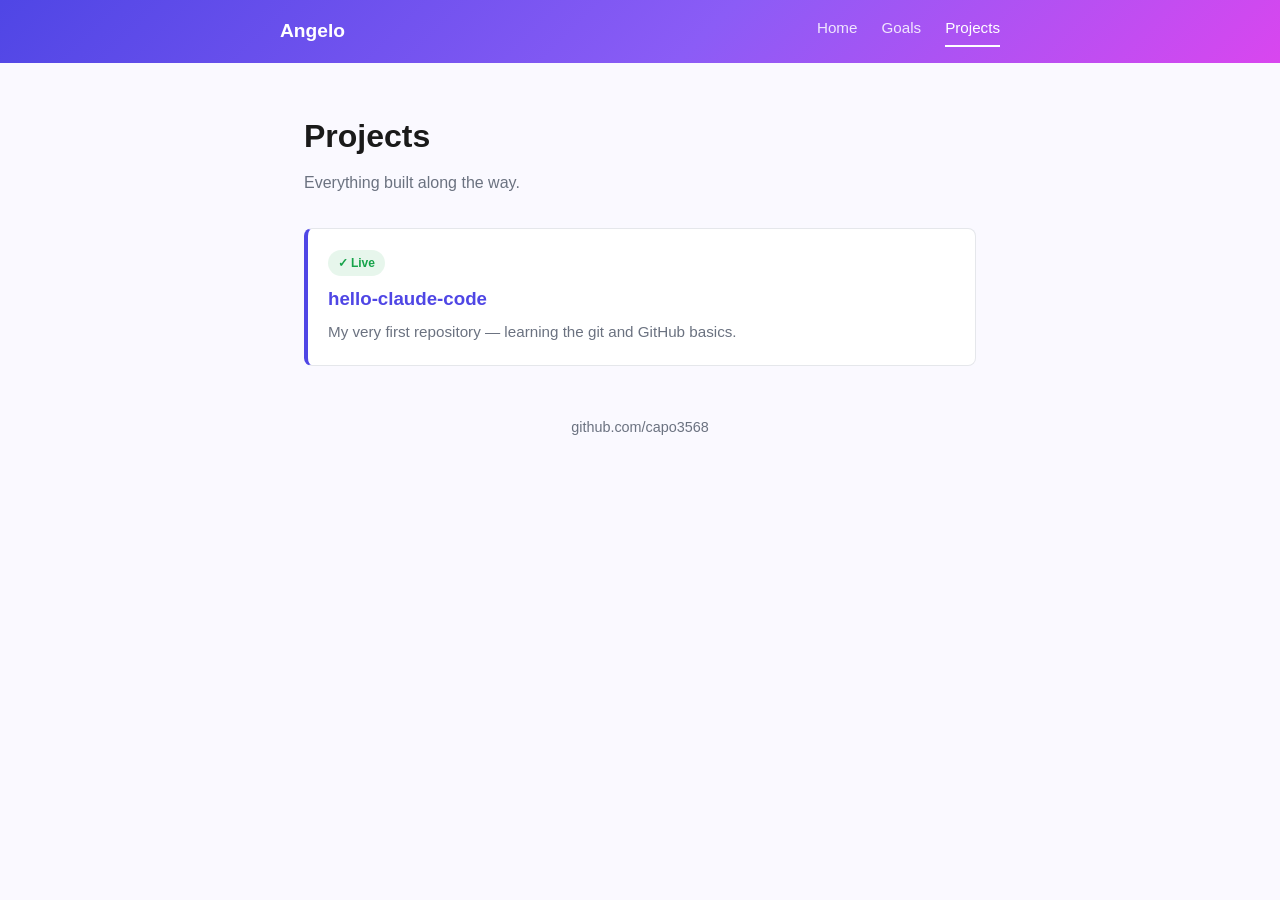
==== projects.html @ 964c0cc1 "Add multi-page nav and color palette" ====
<!DOCTYPE html>
<html lang="en">
<head>
  <meta charset="UTF-8">
  <meta name="viewport" content="width=device-width, initial-scale=1.0">
  <title>Projects — Angelo</title>
  <link rel="stylesheet" href="style.css">
</head>
<body>
  <nav class="site-nav">
    <div class="nav-inner">
      <a href="index.html" class="nav-logo">Angelo</a>
      <div class="nav-links">
        <a href="index.html">Home</a>
        <a href="goals.html">Goals</a>
        <a href="projects.html" class="active">Projects</a>
      </div>
    </div>
  </nav>

  <main>
    <h1 class="page-title">Projects</h1>
    <p class="page-subtitle">Everything built along the way.</p>

    <div class="project-grid">
      <a class="project-card" href="https://github.com/capo3568/hello-claude-code" target="_blank" rel="noopener">
        <span class="badge">✓ Live</span>
        <h3>hello-claude-code</h3>
        <p>My very first repository — learning the git and GitHub basics.</p>
      </a>
    </div>
  </main>

  <footer>
    <a href="https://github.com/capo3568" target="_blank" rel="noopener">github.com/capo3568</a>
  </footer>
</body>
</html>
---- style.css ----
:root {
  --accent: #4f46e5;
  --phase-0: #4f46e5;
  --phase-1: #8b5cf6;
  --phase-2: #c026d3;
  --phase-3: #f43f5e;
  --phase-4: #f97316;
  --text: #1a1a1a;
  --text-muted: #6b7280;
  --bg: #ffffff;
  --bg-soft: #faf9ff;
  --border: #e5e7eb;
  --done: #16a34a;
  --upcoming: #d1d5db;
  --nav-text: rgba(255, 255, 255, 0.85);
  --nav-text-active: #ffffff;
}

* {
  box-sizing: border-box;
}

body {
  margin: 0;
  font-family: -apple-system, BlinkMacSystemFont, "Segoe UI", Roboto, Helvetica, Arial, sans-serif;
  color: var(--text);
  background: var(--bg-soft);
  line-height: 1.6;
}

/* Nav */
.site-nav {
  background: linear-gradient(135deg, #4f46e5 0%, #8b5cf6 55%, #d946ef 100%);
  padding: 1rem 1.5rem;
}

.nav-inner {
  max-width: 720px;
  margin: 0 auto;
  display: flex;
  align-items: center;
  justify-content: space-between;
}

.nav-logo {
  color: #ffffff;
  font-weight: 700;
  font-size: 1.2rem;
  text-decoration: none;
}

.nav-links {
  display: flex;
  gap: 1.5rem;
}

.nav-links a {
  color: var(--nav-text);
  text-decoration: none;
  font-size: 0.95rem;
  font-weight: 500;
  padding-bottom: 4px;
  border-bottom: 2px solid transparent;
  transition: color 0.15s ease, border-color 0.15s ease;
}

.nav-links a:hover {
  color: var(--nav-text-active);
}

.nav-links a.active {
  color: var(--nav-text-active);
  border-bottom-color: #ffffff;
}

main, .hero, footer {
  max-width: 720px;
  margin: 0 auto;
  padding: 3rem 1.5rem;
}

.hero {
  text-align: center;
  padding-bottom: 1rem;
}

.hero h1 {
  font-size: 2.5rem;
  margin: 0 0 0.5rem;
}

.tagline {
  color: var(--text-muted);
  font-size: 1.1rem;
  margin: 0;
}

.page-title {
  font-size: 2rem;
  margin: 0 0 0.5rem;
}

.page-subtitle {
  color: var(--text-muted);
  margin: 0 0 2rem;
}

section {
  margin-bottom: 3rem;
}

h2 {
  font-size: 1.4rem;
  border-bottom: 2px solid var(--border);
  padding-bottom: 0.5rem;
  margin-bottom: 1.5rem;
}

/* Goals page */
.goals-list {
  list-style: none;
  padding: 0;
  margin: 0;
  display: flex;
  flex-direction: column;
  gap: 1rem;
}

.goal-item {
  display: flex;
  gap: 1rem;
  align-items: flex-start;
  background: var(--bg);
  border: 1px solid var(--border);
  border-radius: 10px;
  padding: 1.1rem 1.25rem;
}

.goal-number {
  flex-shrink: 0;
  width: 36px;
  height: 36px;
  border-radius: 50%;
  display: flex;
  align-items: center;
  justify-content: center;
  color: #fff;
  font-weight: 700;
  font-size: 1rem;
}

.goal-number.phase-0 { background: var(--phase-0); }
.goal-number.phase-1 { background: var(--phase-1); }
.goal-number.phase-2 { background: var(--phase-2); }
.goal-number.phase-3 { background: var(--phase-3); }
.goal-number.phase-4 { background: var(--phase-4); }

.goal-item h3 {
  margin: 0 0 0.3rem;
  font-size: 1.05rem;
}

.goal-item p {
  margin: 0;
  color: var(--text-muted);
  font-size: 0.95rem;
}

/* Progress (home page) */
.progress-tracker {
  list-style: none;
  padding: 0;
  margin: 0;
}

.progress-tracker li {
  display: flex;
  align-items: center;
  gap: 1rem;
  padding: 0.6rem 0;
  position: relative;
}

.progress-tracker .dot {
  width: 14px;
  height: 14px;
  border-radius: 50%;
  border: 3px solid var(--upcoming);
  background: var(--bg);
  flex-shrink: 0;
  z-index: 1;
}

.progress-tracker li:not(:last-child)::before {
  content: "";
  position: absolute;
  left: 6px;
  top: 22px;
  width: 2px;
  height: calc(100% - 6px);
  background: var(--upcoming);
}

.progress-tracker li.done .dot {
  border-color: var(--done);
  background: var(--done);
}

.progress-tracker li.done::before {
  background: var(--done);
}

.progress-tracker li.current .dot {
  border-color: var(--accent);
  background: var(--accent);
  box-shadow: 0 0 0 4px rgba(79, 70, 229, 0.15);
}

.progress-tracker li.done .label {
  color: var(--text-muted);
  text-decoration: line-through;
  text-decoration-color: var(--done);
}

.progress-tracker li.current .label {
  color: var(--accent);
  font-weight: 600;
}

.progress-tracker li.upcoming .label {
  color: var(--text-muted);
}

/* Projects */
.project-grid {
  display: grid;
  gap: 1rem;
}

.project-card {
  display: block;
  padding: 1.25rem;
  background: var(--bg);
  border: 1px solid var(--border);
  border-left: 4px solid var(--accent);
  border-radius: 8px;
  text-decoration: none;
  color: var(--text);
  transition: transform 0.15s ease, box-shadow 0.15s ease;
}

.project-card:hover {
  transform: translateY(-2px);
  box-shadow: 0 6px 16px rgba(79, 70, 229, 0.12);
}

.project-card .badge {
  display: inline-block;
  background: rgba(22, 163, 74, 0.1);
  color: var(--done);
  font-size: 0.75rem;
  font-weight: 600;
  padding: 0.2rem 0.6rem;
  border-radius: 999px;
  margin-bottom: 0.5rem;
}

.project-card h3 {
  margin: 0 0 0.4rem;
  color: var(--accent);
}

.project-card p {
  margin: 0;
  color: var(--text-muted);
  font-size: 0.95rem;
}

footer {
  text-align: center;
  padding-top: 0;
}

footer a {
  color: var(--text-muted);
  text-decoration: none;
  font-size: 0.9rem;
}

footer a:hover {
  color: var(--accent);
}

@media (max-width: 600px) {
  .hero h1, .page-title {
    font-size: 1.8rem;
  }
  main, .hero, footer {
    padding: 2rem 1.25rem;
  }
  .nav-links {
    gap: 1rem;
  }
  .site-nav {
    padding: 1rem;
  }
}
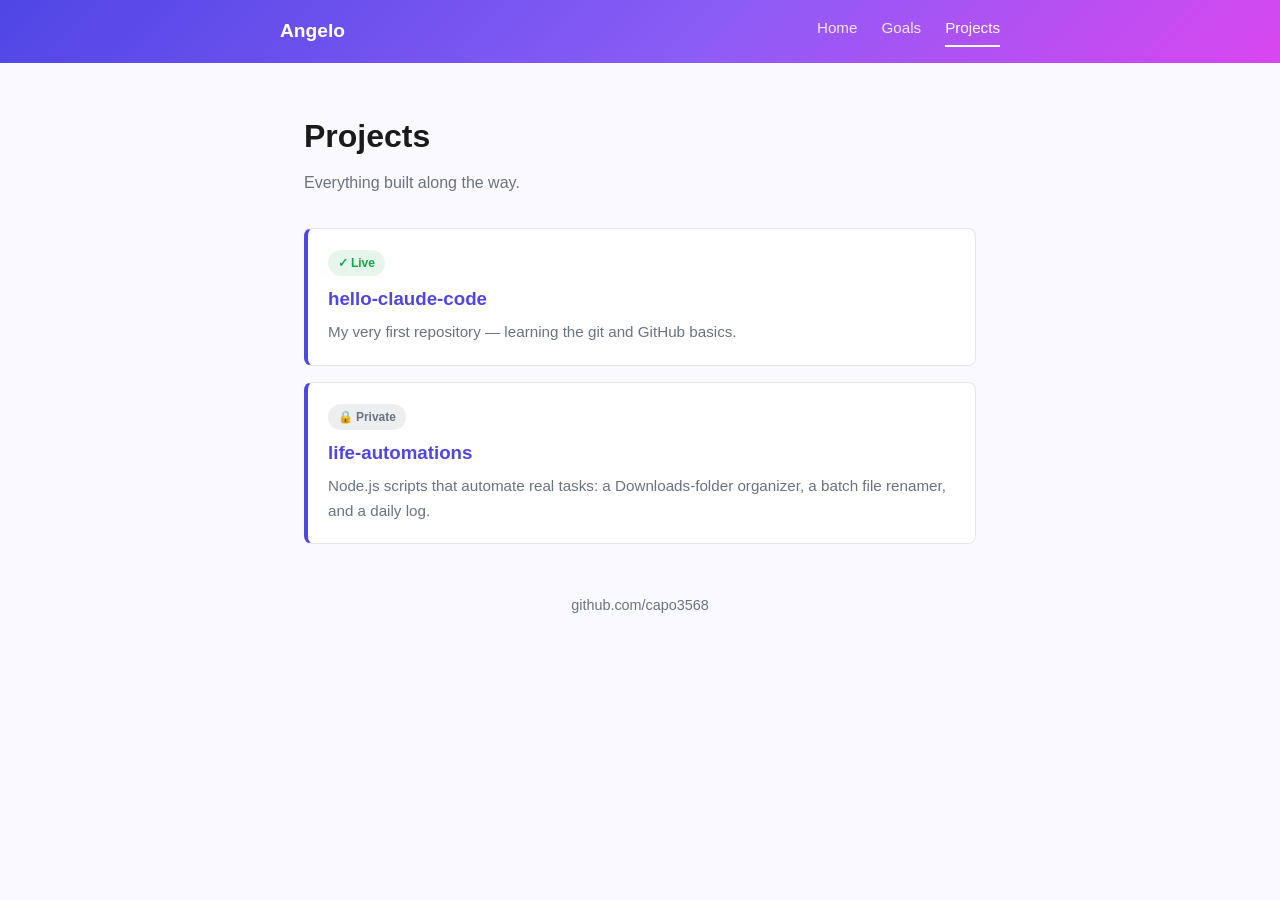
==== commit c3e6db24: "Add life-automations to projects page" ====
--- a/projects.html
+++ b/projects.html
@@ -28,6 +28,11 @@
         <h3>hello-claude-code</h3>
         <p>My very first repository — learning the git and GitHub basics.</p>
       </a>
+      <a class="project-card" href="https://github.com/capo3568/life-automations" target="_blank" rel="noopener">
+        <span class="badge private">🔒 Private</span>
+        <h3>life-automations</h3>
+        <p>Node.js scripts that automate real tasks: a Downloads-folder organizer, a batch file renamer, and a daily log.</p>
+      </a>
     </div>
   </main>
 
--- a/style.css
+++ b/style.css
@@ -265,6 +265,11 @@
   margin-bottom: 0.5rem;
 }
 
+.project-card .badge.private {
+  background: rgba(107, 114, 128, 0.12);
+  color: var(--text-muted);
+}
+
 .project-card h3 {
   margin: 0 0 0.4rem;
   color: var(--accent);
